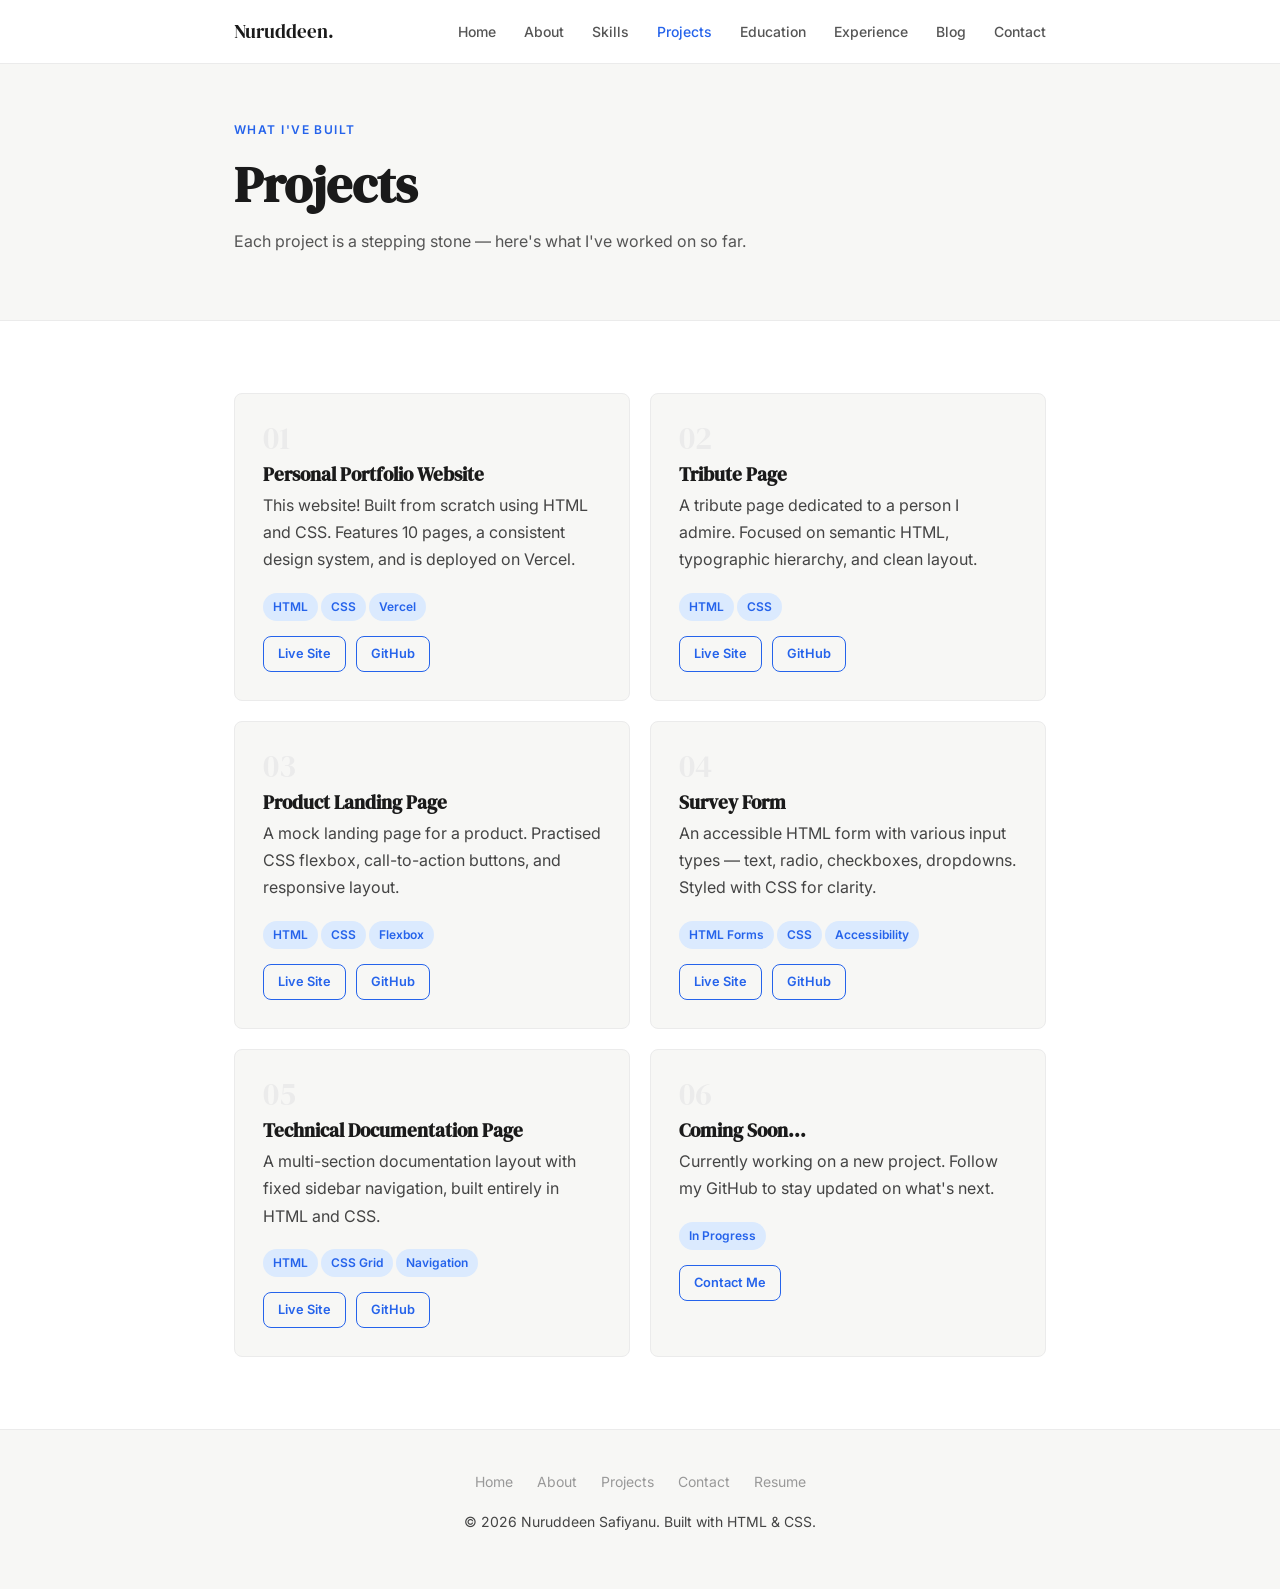
==== projects.html @ ef2d579a "Add files via upload" ====
<!DOCTYPE html>
<html lang="en">
<head>
  <meta charset="UTF-8" />
  <meta name="viewport" content="width=device-width, initial-scale=1.0" />
  <title>Projects — Nuruddeen Safiyanu</title>
  <link rel="stylesheet" href="style.css" />
  <style>
    .project-card { display: flex; flex-direction: column; }
    .project-links { display: flex; gap: 10px; margin-top: 12px; }
    .project-links a {
      font-size: 0.8rem; font-weight: 600; padding: 6px 14px;
      border-radius: var(--radius); border: 1.5px solid var(--accent);
      color: var(--accent); transition: all 0.2s;
    }
    .project-links a:hover { background: var(--accent); color: white; text-decoration: none; }
    .project-num { font-family: 'DM Serif Display', serif; font-size: 2rem; color: var(--light-gray); line-height: 1; margin-bottom: 8px; }
  </style>
</head>
<body>

  <nav>
    <div class="nav-inner">
      <a href="index.html" class="nav-logo">Nuruddeen.</a>
      <ul class="nav-links">
        <li><a href="index.html">Home</a></li>
        <li><a href="about.html">About</a></li>
        <li><a href="skills.html">Skills</a></li>
        <li><a href="projects.html" class="active">Projects</a></li>
        <li><a href="education.html">Education</a></li>
        <li><a href="experience.html">Experience</a></li>
        <li><a href="blog.html">Blog</a></li>
        <li><a href="contact.html">Contact</a></li>
      </ul>
    </div>
  </nav>

  <div class="page-hero">
    <div class="container">
      <p class="section-label">What I've built</p>
      <h1>Projects</h1>
      <p style="max-width:540px; color:#555; margin-top:12px;">Each project is a stepping stone — here's what I've worked on so far.</p>
    </div>
  </div>

  <section class="page-section">
    <div class="container">
      <div class="card-grid">

        <div class="card project-card">
          <div class="project-num">01</div>
          <h3>Personal Portfolio Website</h3>
          <p>This website! Built from scratch using HTML and CSS. Features 10 pages, a consistent design system, and is deployed on Vercel.</p>
          <div><span class="tag">HTML</span><span class="tag">CSS</span><span class="tag">Vercel</span></div>
          <div class="project-links"><a href="#">Live Site</a><a href="#">GitHub</a></div>
        </div>

        <div class="card project-card">
          <div class="project-num">02</div>
          <h3>Tribute Page</h3>
          <p>A tribute page dedicated to a person I admire. Focused on semantic HTML, typographic hierarchy, and clean layout.</p>
          <div><span class="tag">HTML</span><span class="tag">CSS</span></div>
          <div class="project-links"><a href="#">Live Site</a><a href="#">GitHub</a></div>
        </div>

        <div class="card project-card">
          <div class="project-num">03</div>
          <h3>Product Landing Page</h3>
          <p>A mock landing page for a product. Practised CSS flexbox, call-to-action buttons, and responsive layout.</p>
          <div><span class="tag">HTML</span><span class="tag">CSS</span><span class="tag">Flexbox</span></div>
          <div class="project-links"><a href="#">Live Site</a><a href="#">GitHub</a></div>
        </div>

        <div class="card project-card">
          <div class="project-num">04</div>
          <h3>Survey Form</h3>
          <p>An accessible HTML form with various input types — text, radio, checkboxes, dropdowns. Styled with CSS for clarity.</p>
          <div><span class="tag">HTML Forms</span><span class="tag">CSS</span><span class="tag">Accessibility</span></div>
          <div class="project-links"><a href="#">Live Site</a><a href="#">GitHub</a></div>
        </div>

        <div class="card project-card">
          <div class="project-num">05</div>
          <h3>Technical Documentation Page</h3>
          <p>A multi-section documentation layout with fixed sidebar navigation, built entirely in HTML and CSS.</p>
          <div><span class="tag">HTML</span><span class="tag">CSS Grid</span><span class="tag">Navigation</span></div>
          <div class="project-links"><a href="#">Live Site</a><a href="#">GitHub</a></div>
        </div>

        <div class="card project-card">
          <div class="project-num">06</div>
          <h3>Coming Soon...</h3>
          <p>Currently working on a new project. Follow my GitHub to stay updated on what's next.</p>
          <div><span class="tag">In Progress</span></div>
          <div class="project-links"><a href="contact.html">Contact Me</a></div>
        </div>

      </div>
    </div>
  </section>

  <footer>
    <div class="container">
      <ul class="footer-links">
        <li><a href="index.html">Home</a></li>
        <li><a href="about.html">About</a></li>
        <li><a href="projects.html">Projects</a></li>
        <li><a href="contact.html">Contact</a></li>
        <li><a href="resume.html">Resume</a></li>
      </ul>
      <p>© 2026 Nuruddeen Safiyanu. Built with HTML &amp; CSS.</p>
    </div>
  </footer>

</body>
</html>
---- style.css ----
/* =============================================
   ALIYU'S PORTFOLIO — style.css
   Shared styles used across ALL 10 pages
   ============================================= */

/* ---------- 1. GOOGLE FONTS IMPORT ---------- */
@import url('https://fonts.googleapis.com/css2?family=DM+Serif+Display&family=Inter:wght@400;500;600&display=swap');

/* ---------- 2. CSS VARIABLES (Design Tokens) ---------- */
:root {
  --white:       #ffffff;
  --off-white:   #f7f7f5;
  --light-gray:  #ebebeb;
  --mid-gray:    #999999;
  --dark:        #1a1a1a;
  --accent:      #2563eb;       /* Calm blue — trustworthy, professional */
  --accent-soft: #dbeafe;
  --radius:      8px;
  --max-w:       860px;
  --nav-h:       64px;
  --transition:  0.2s ease;
}

/* ---------- 3. RESET & BASE ---------- */
*, *::before, *::after { box-sizing: border-box; margin: 0; padding: 0; }

html { scroll-behavior: smooth; }

body {
  font-family: 'Inter', sans-serif;
  font-size: 16px;
  line-height: 1.7;
  color: var(--dark);
  background: var(--white);
}

img { max-width: 100%; display: block; }

a { color: var(--accent); text-decoration: none; }
a:hover { text-decoration: underline; }

h1, h2, h3, h4 {
  font-family: 'DM Serif Display', serif;
  line-height: 1.25;
  color: var(--dark);
}

h1 { font-size: clamp(2rem, 5vw, 3.2rem); }
h2 { font-size: clamp(1.5rem, 3vw, 2rem); margin-bottom: 0.5rem; }
h3 { font-size: 1.2rem; margin-bottom: 0.4rem; }

p { margin-bottom: 1rem; color: #444; }

ul { list-style: none; }

/* ---------- 4. LAYOUT HELPERS ---------- */
.container {
  max-width: var(--max-w);
  margin: 0 auto;
  padding: 0 24px;
}

.page-section {
  padding: 72px 0;
}

.section-label {
  font-size: 0.75rem;
  font-weight: 600;
  letter-spacing: 0.12em;
  text-transform: uppercase;
  color: var(--accent);
  margin-bottom: 12px;
}

.divider {
  border: none;
  border-top: 1px solid var(--light-gray);
  margin: 48px 0;
}

/* ---------- 5. NAVIGATION ---------- */
nav {
  position: sticky;
  top: 0;
  z-index: 100;
  height: var(--nav-h);
  background: rgba(255,255,255,0.92);
  backdrop-filter: blur(8px);
  border-bottom: 1px solid var(--light-gray);
  display: flex;
  align-items: center;
}

.nav-inner {
  max-width: var(--max-w);
  margin: 0 auto;
  padding: 0 24px;
  width: 100%;
  display: flex;
  align-items: center;
  justify-content: space-between;
}

.nav-logo {
  font-family: 'DM Serif Display', serif;
  font-size: 1.2rem;
  color: var(--dark);
  text-decoration: none;
}
.nav-logo:hover { text-decoration: none; }

.nav-links {
  display: flex;
  gap: 28px;
  flex-wrap: wrap;
}

.nav-links a {
  font-size: 0.875rem;
  font-weight: 500;
  color: #555;
  transition: color var(--transition);
}
.nav-links a:hover,
.nav-links a.active { color: var(--accent); text-decoration: none; }

/* ---------- 6. BUTTONS ---------- */
.btn {
  display: inline-block;
  padding: 12px 28px;
  border-radius: var(--radius);
  font-size: 0.9rem;
  font-weight: 600;
  cursor: pointer;
  transition: all var(--transition);
  border: 2px solid transparent;
  text-decoration: none;
}

.btn-primary {
  background: var(--accent);
  color: var(--white);
  border-color: var(--accent);
}
.btn-primary:hover {
  background: #1d4ed8;
  border-color: #1d4ed8;
  text-decoration: none;
}

.btn-outline {
  background: transparent;
  color: var(--accent);
  border-color: var(--accent);
}
.btn-outline:hover {
  background: var(--accent-soft);
  text-decoration: none;
}

/* ---------- 7. CARDS ---------- */
.card {
  background: var(--off-white);
  border: 1px solid var(--light-gray);
  border-radius: var(--radius);
  padding: 28px;
  transition: box-shadow var(--transition);
}
.card:hover { box-shadow: 0 4px 20px rgba(0,0,0,0.08); }

.card-grid {
  display: grid;
  grid-template-columns: repeat(auto-fill, minmax(260px, 1fr));
  gap: 20px;
}

/* ---------- 8. TAGS / BADGES ---------- */
.tag {
  display: inline-block;
  background: var(--accent-soft);
  color: var(--accent);
  font-size: 0.75rem;
  font-weight: 600;
  padding: 4px 10px;
  border-radius: 99px;
  margin: 3px 3px 3px 0;
}

/* ---------- 9. FOOTER ---------- */
footer {
  background: var(--off-white);
  border-top: 1px solid var(--light-gray);
  padding: 40px 0;
  text-align: center;
  font-size: 0.875rem;
  color: var(--mid-gray);
}

footer .footer-links {
  display: flex;
  justify-content: center;
  gap: 24px;
  margin-bottom: 16px;
  flex-wrap: wrap;
}

footer .footer-links a { color: var(--mid-gray); }
footer .footer-links a:hover { color: var(--accent); }

/* ---------- 10. FORM STYLES ---------- */
.form-group { margin-bottom: 20px; }

label {
  display: block;
  font-size: 0.875rem;
  font-weight: 600;
  margin-bottom: 6px;
  color: var(--dark);
}

input, textarea, select {
  width: 100%;
  padding: 12px 16px;
  border: 1.5px solid var(--light-gray);
  border-radius: var(--radius);
  font-family: 'Inter', sans-serif;
  font-size: 0.95rem;
  color: var(--dark);
  background: var(--white);
  transition: border-color var(--transition);
  outline: none;
}

input:focus, textarea:focus, select:focus {
  border-color: var(--accent);
  box-shadow: 0 0 0 3px var(--accent-soft);
}

textarea { resize: vertical; min-height: 140px; }

/* ---------- 11. SKILL BAR ---------- */
.skill-bar-wrap { margin-bottom: 18px; }
.skill-bar-label {
  display: flex;
  justify-content: space-between;
  font-size: 0.875rem;
  font-weight: 500;
  margin-bottom: 6px;
}
.skill-bar-track {
  height: 8px;
  background: var(--light-gray);
  border-radius: 99px;
  overflow: hidden;
}
.skill-bar-fill {
  height: 100%;
  background: var(--accent);
  border-radius: 99px;
  transition: width 1s ease;
}

/* ---------- 12. TIMELINE ---------- */
.timeline { position: relative; padding-left: 28px; }
.timeline::before {
  content: '';
  position: absolute;
  left: 0;
  top: 6px;
  bottom: 6px;
  width: 2px;
  background: var(--light-gray);
}
.timeline-item { position: relative; margin-bottom: 36px; }
.timeline-item::before {
  content: '';
  position: absolute;
  left: -33px;
  top: 6px;
  width: 12px;
  height: 12px;
  border-radius: 50%;
  background: var(--accent);
  border: 2px solid var(--white);
  box-shadow: 0 0 0 2px var(--accent);
}
.timeline-date {
  font-size: 0.8rem;
  font-weight: 600;
  color: var(--mid-gray);
  margin-bottom: 4px;
}

/* ---------- 13. PAGE HERO (inner pages) ---------- */
.page-hero {
  background: var(--off-white);
  border-bottom: 1px solid var(--light-gray);
  padding: 56px 0 48px;
}

/* ---------- 14. RESPONSIVE ---------- */
@media (max-width: 600px) {
  .nav-links { gap: 14px; }
  .card-grid { grid-template-columns: 1fr; }
  .page-section { padding: 48px 0; }
}
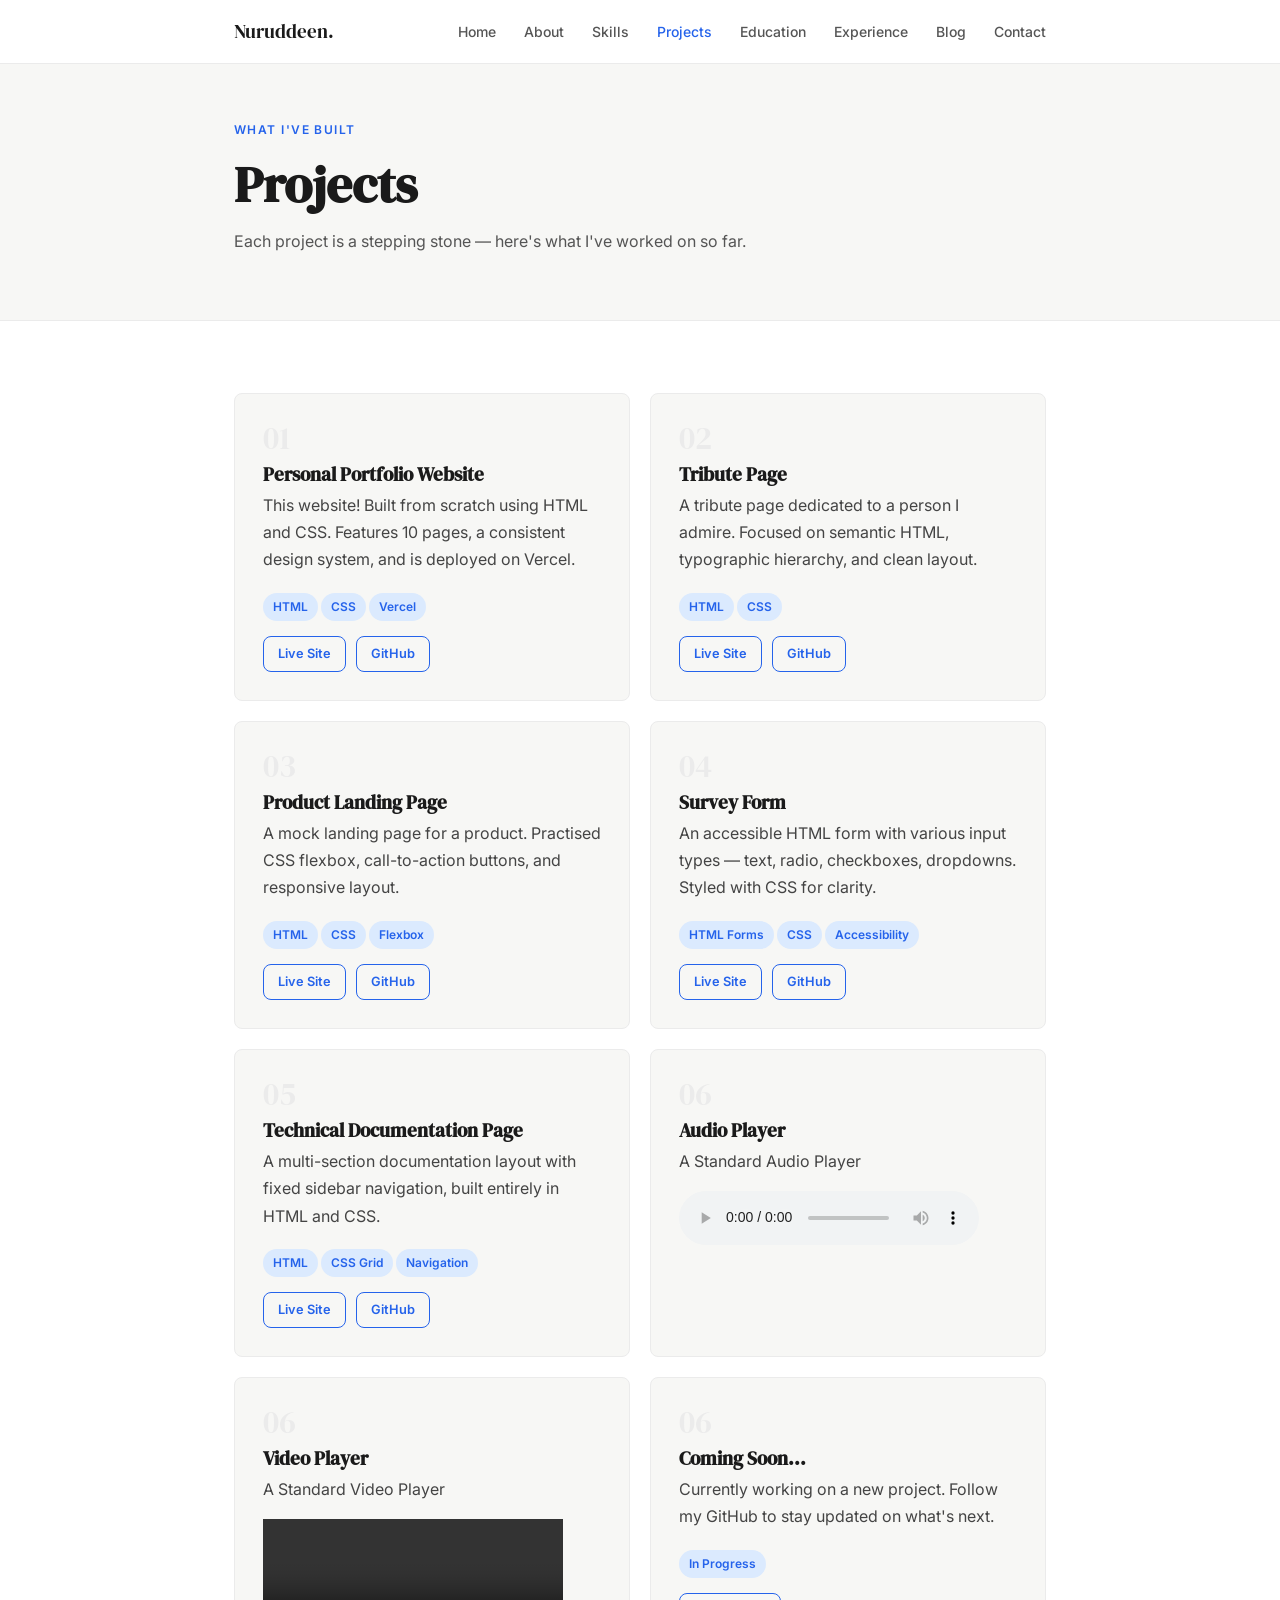
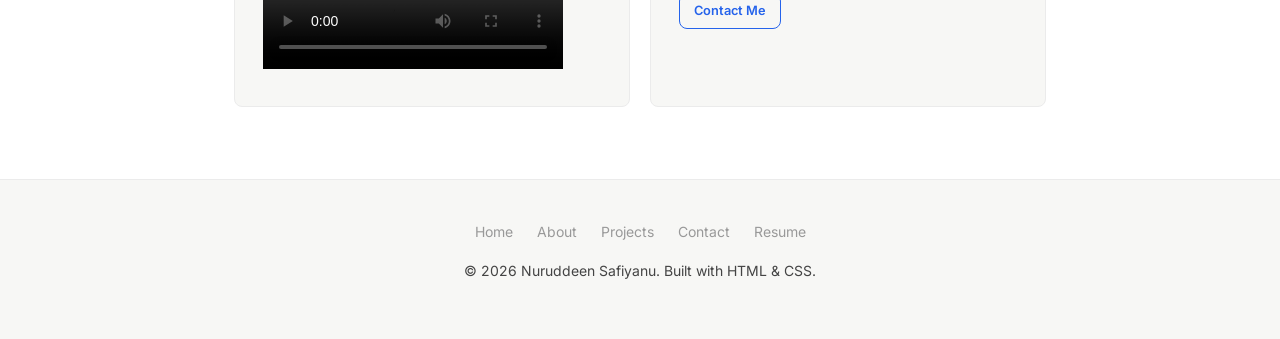
==== commit 958a24fb: "Update projects.html" ====
--- a/projects.html
+++ b/projects.html
@@ -87,6 +87,24 @@
           <div class="project-links"><a href="#">Live Site</a><a href="#">GitHub</a></div>
         </div>
 
+        <div class="card projec-card">
+          <div class="project-num">06</div>
+          <h3>Audio Player</h3>
+          <p>A Standard Audio Player</p>
+          <audio controls>
+            <source src="audio/Namenj-Bana.mp3"type="audio/mp3">
+          </audio>
+        </div>
+
+        <div class="card projec-card">
+          <div class="project-num">06</div>
+          <h3>Video Player</h3>
+          <p>A Standard Video Player</p>
+          <video controls>
+            <source src="video/Namenj-Bana.mp3"type="audio/mp3">
+          </video>
+        </div>
+
         <div class="card project-card">
           <div class="project-num">06</div>
           <h3>Coming Soon...</h3>
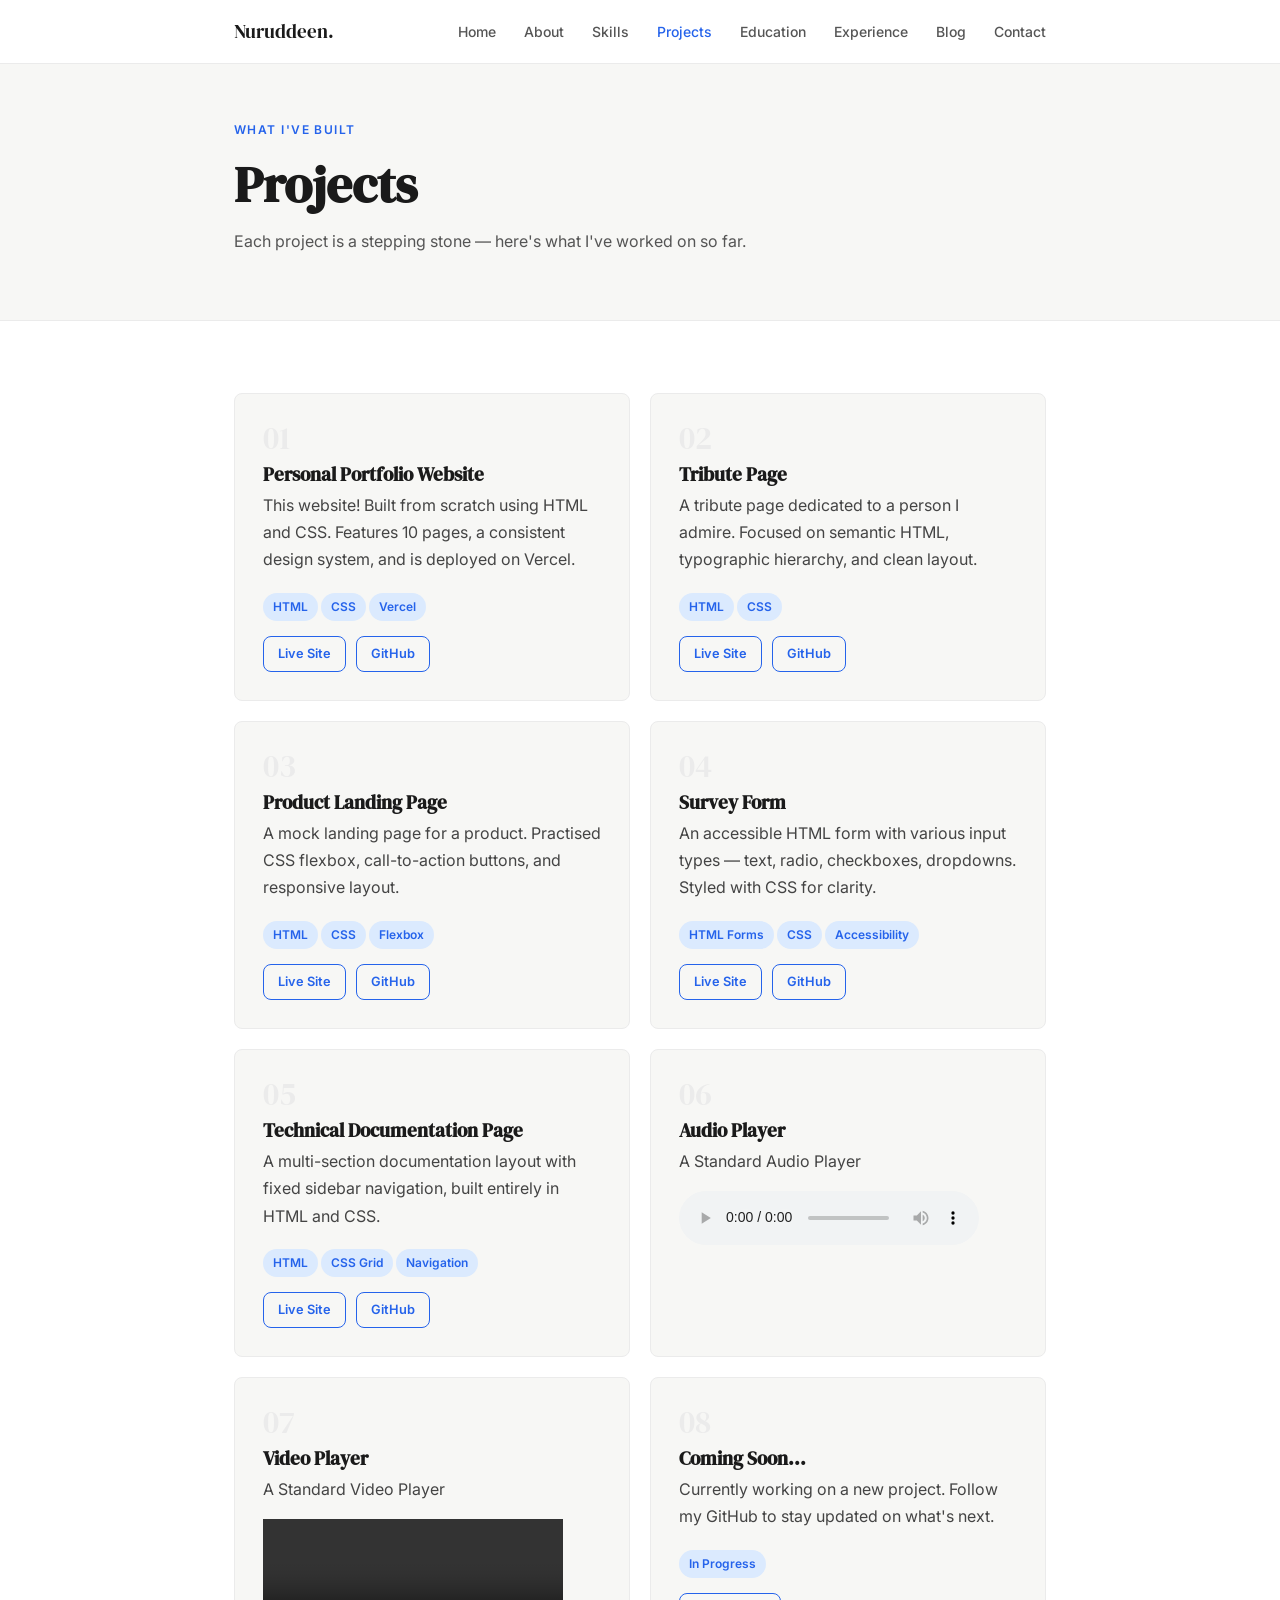
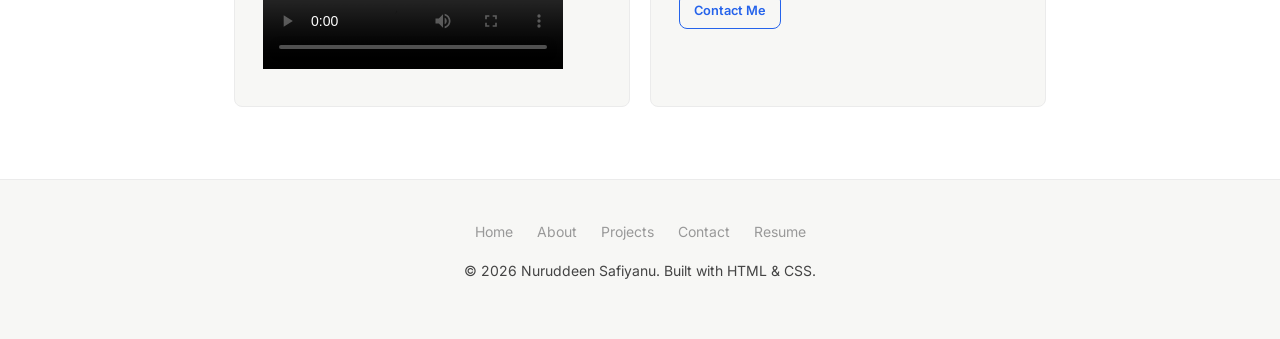
==== commit 1a57a60b: "Update project numbers in projects.html" ====
--- a/projects.html
+++ b/projects.html
@@ -97,7 +97,7 @@
         </div>
 
         <div class="card projec-card">
-          <div class="project-num">06</div>
+          <div class="project-num">07</div>
           <h3>Video Player</h3>
           <p>A Standard Video Player</p>
           <video controls>
@@ -106,7 +106,7 @@
         </div>
 
         <div class="card project-card">
-          <div class="project-num">06</div>
+          <div class="project-num">08</div>
           <h3>Coming Soon...</h3>
           <p>Currently working on a new project. Follow my GitHub to stay updated on what's next.</p>
           <div><span class="tag">In Progress</span></div>
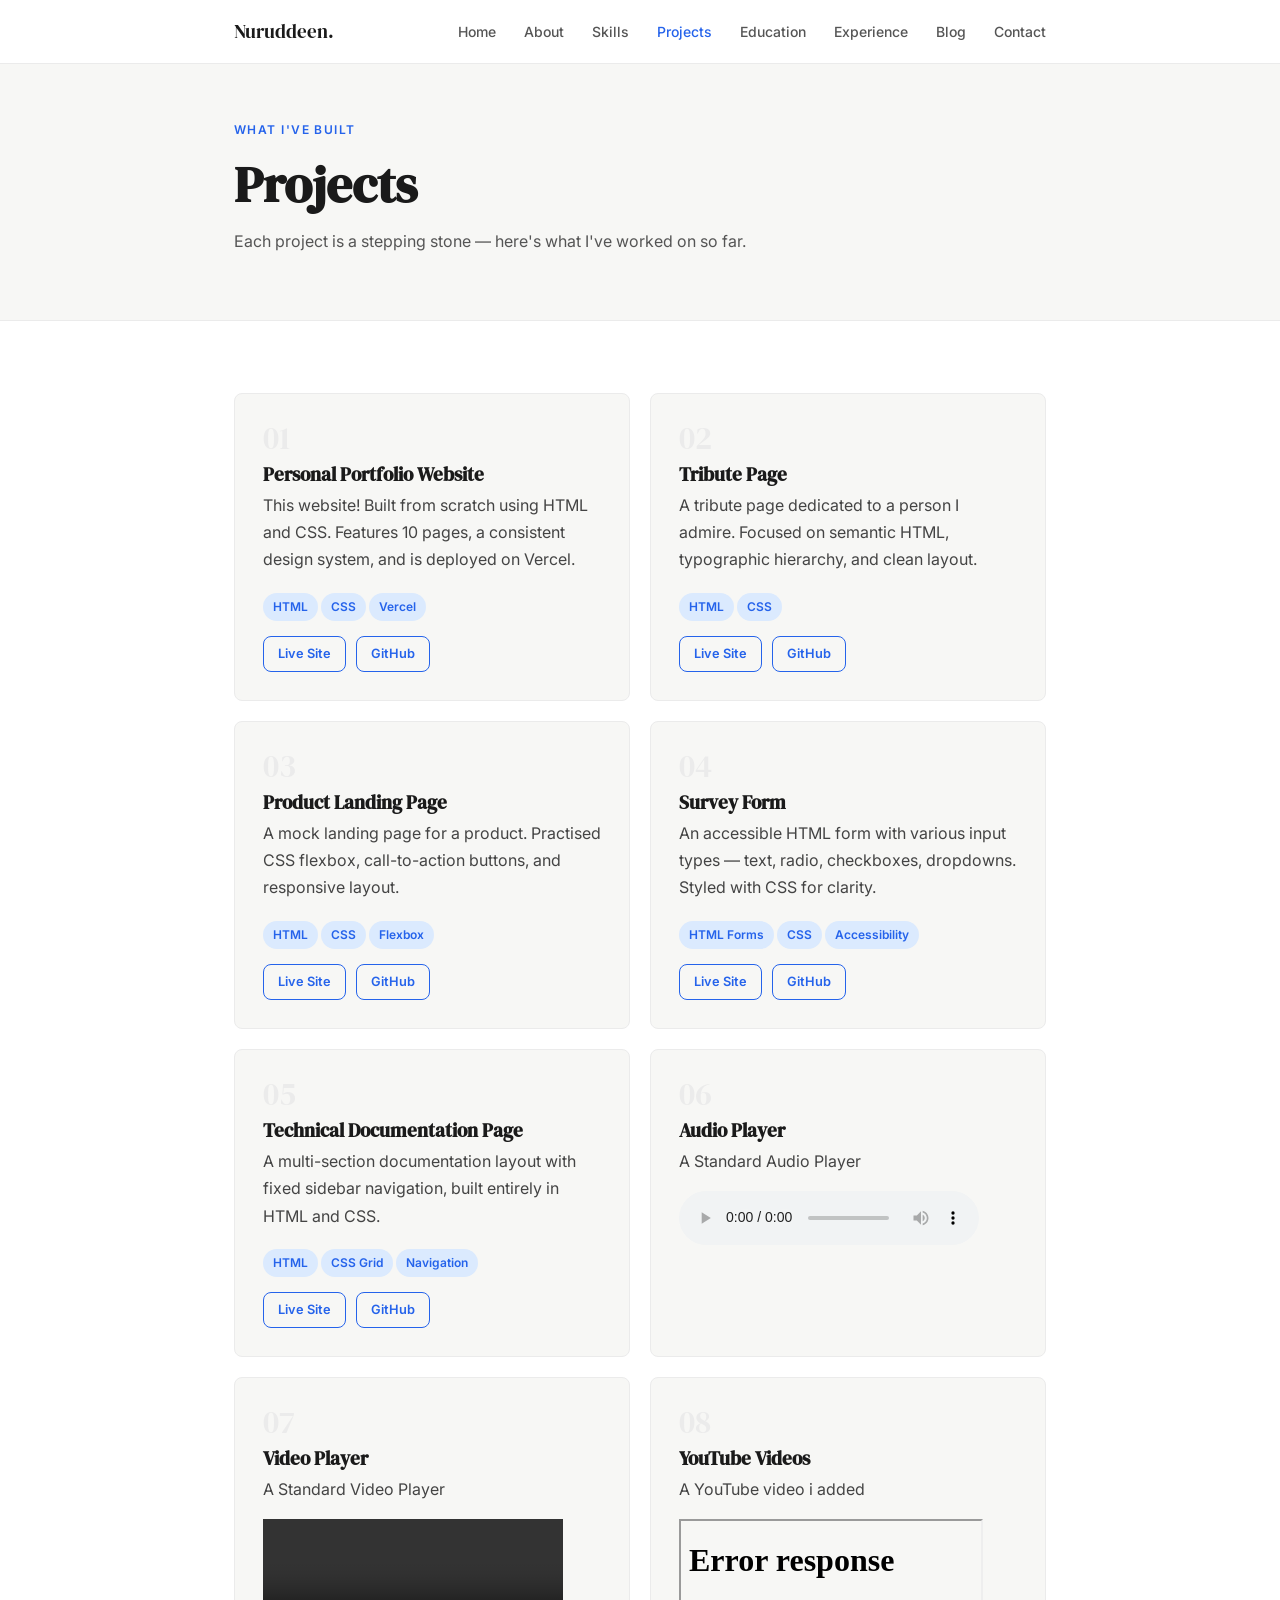
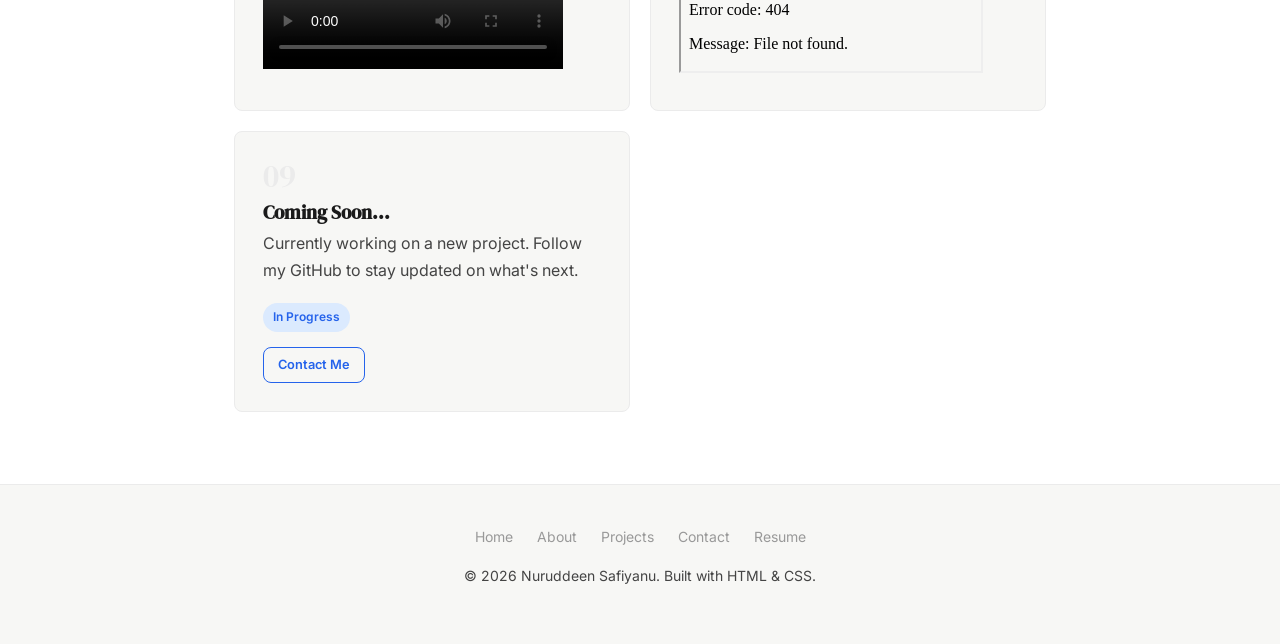
==== commit 2996f431: "Fix class name typo and add YouTube video section Corrected a typo in the class name for a project c" ====
--- a/projects.html
+++ b/projects.html
@@ -105,8 +105,15 @@
           </video>
         </div>
 
+        <div class="card projec-card">
+          <div class="project-num">08</div>
+          <h3>YouTube Videos</h3>
+          <p>A YouTube video i added</p>
+            <iframe src="video/Namenj-Bana.mp3"type="audio/mp3"></iframe>
+        </div>
+
         <div class="card project-card">
-          <div class="project-num">08</div>
+          <div class="project-num">09</div>
           <h3>Coming Soon...</h3>
           <p>Currently working on a new project. Follow my GitHub to stay updated on what's next.</p>
           <div><span class="tag">In Progress</span></div>
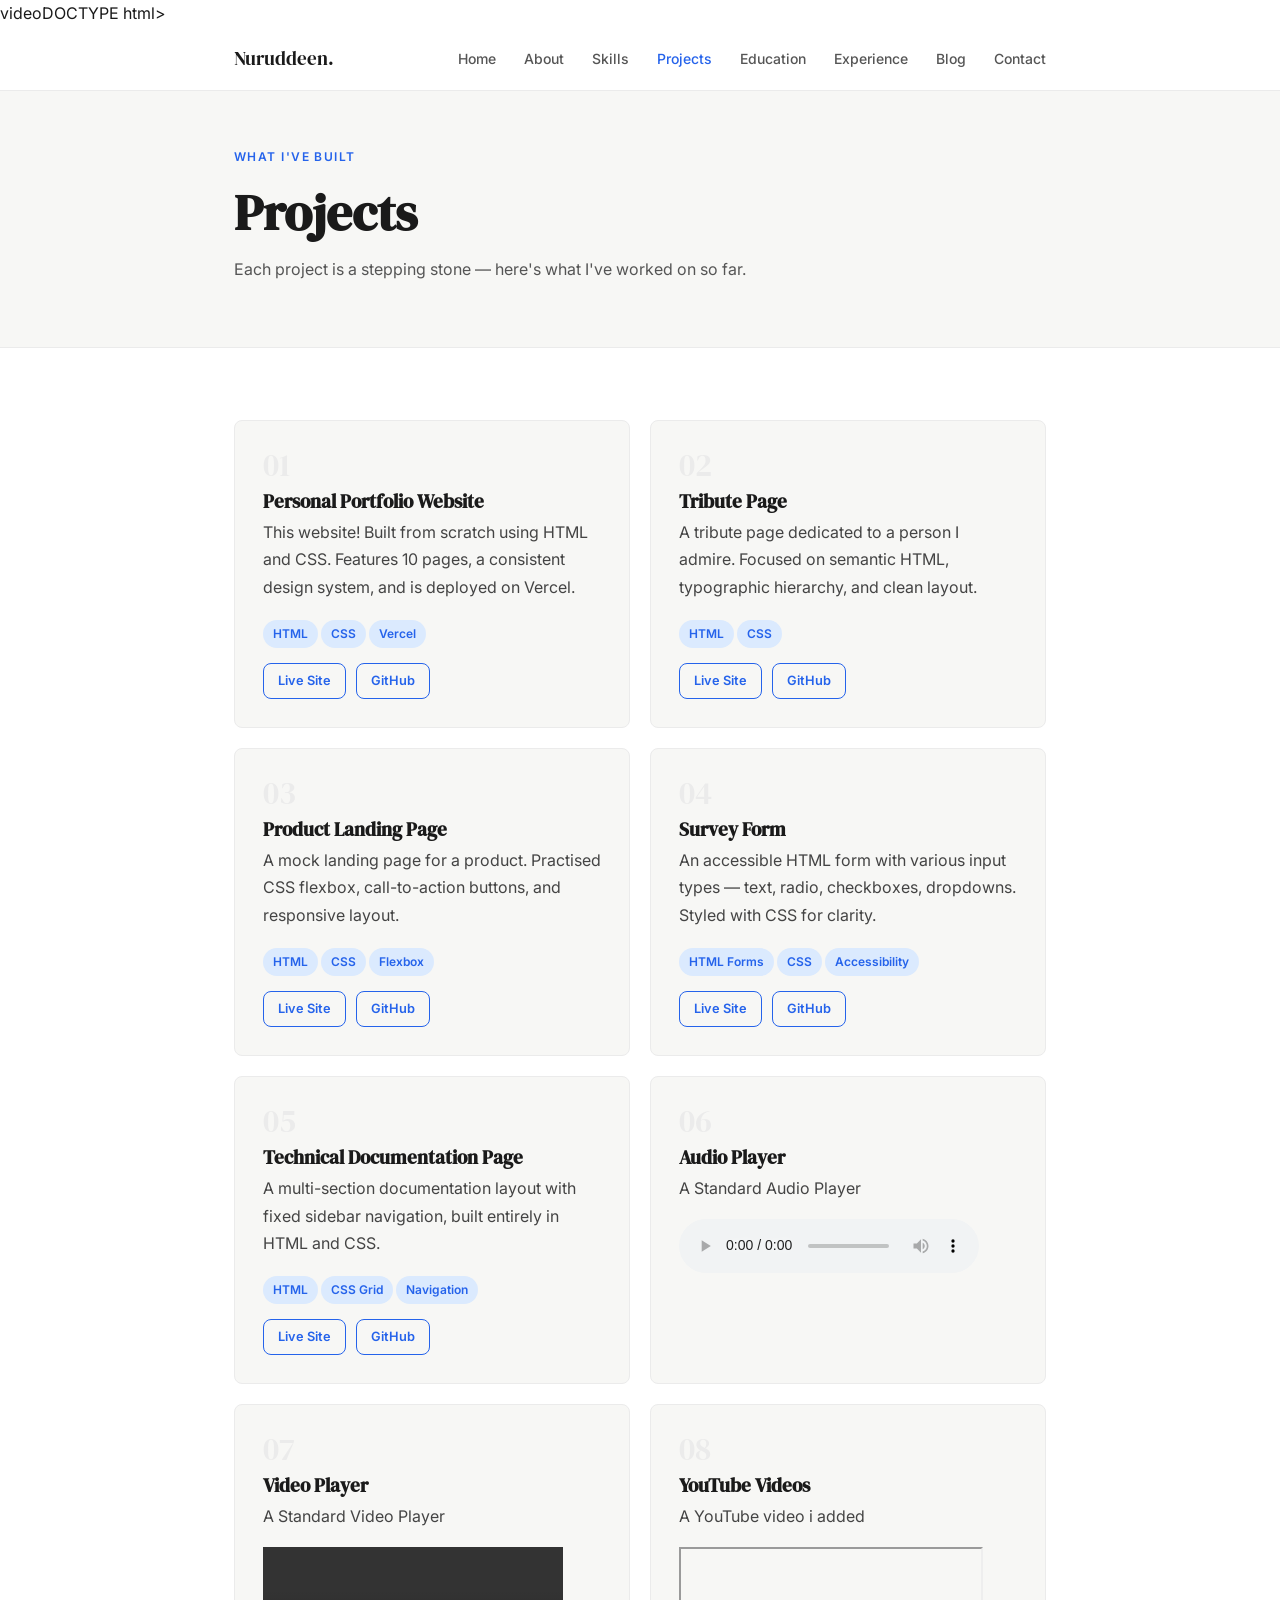
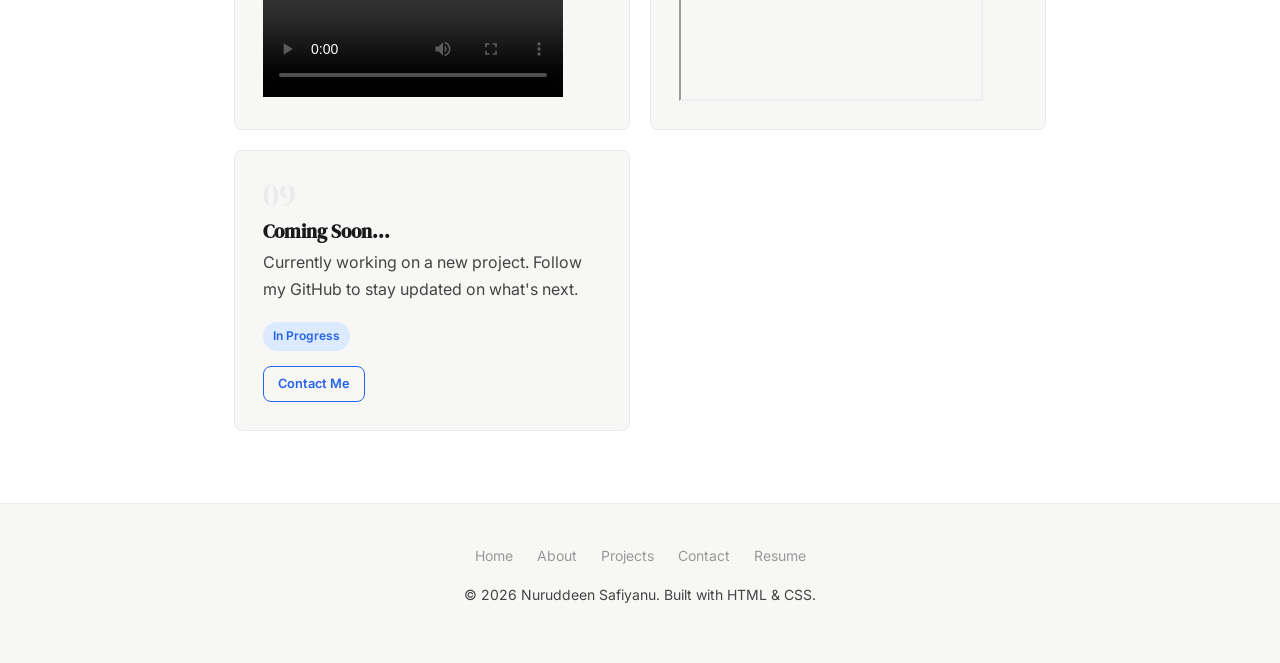
==== commit 86d90aa7: "Update projects.html" ====
--- a/projects.html
+++ b/projects.html
@@ -1,4 +1,4 @@
-<!DOCTYPE html>
+videoDOCTYPE html>
 <html lang="en">
 <head>
   <meta charset="UTF-8" />
@@ -109,7 +109,7 @@
           <div class="project-num">08</div>
           <h3>YouTube Videos</h3>
           <p>A YouTube video i added</p>
-            <iframe src="video/Namenj-Bana.mp3"type="audio/mp3"></iframe>
+            <iframe src="https://youtu.be/G3e-cpL7ofc?si=I4rQNvdsxPDK33FI"type="audio/mp3"></iframe>
         </div>
 
         <div class="card project-card">
